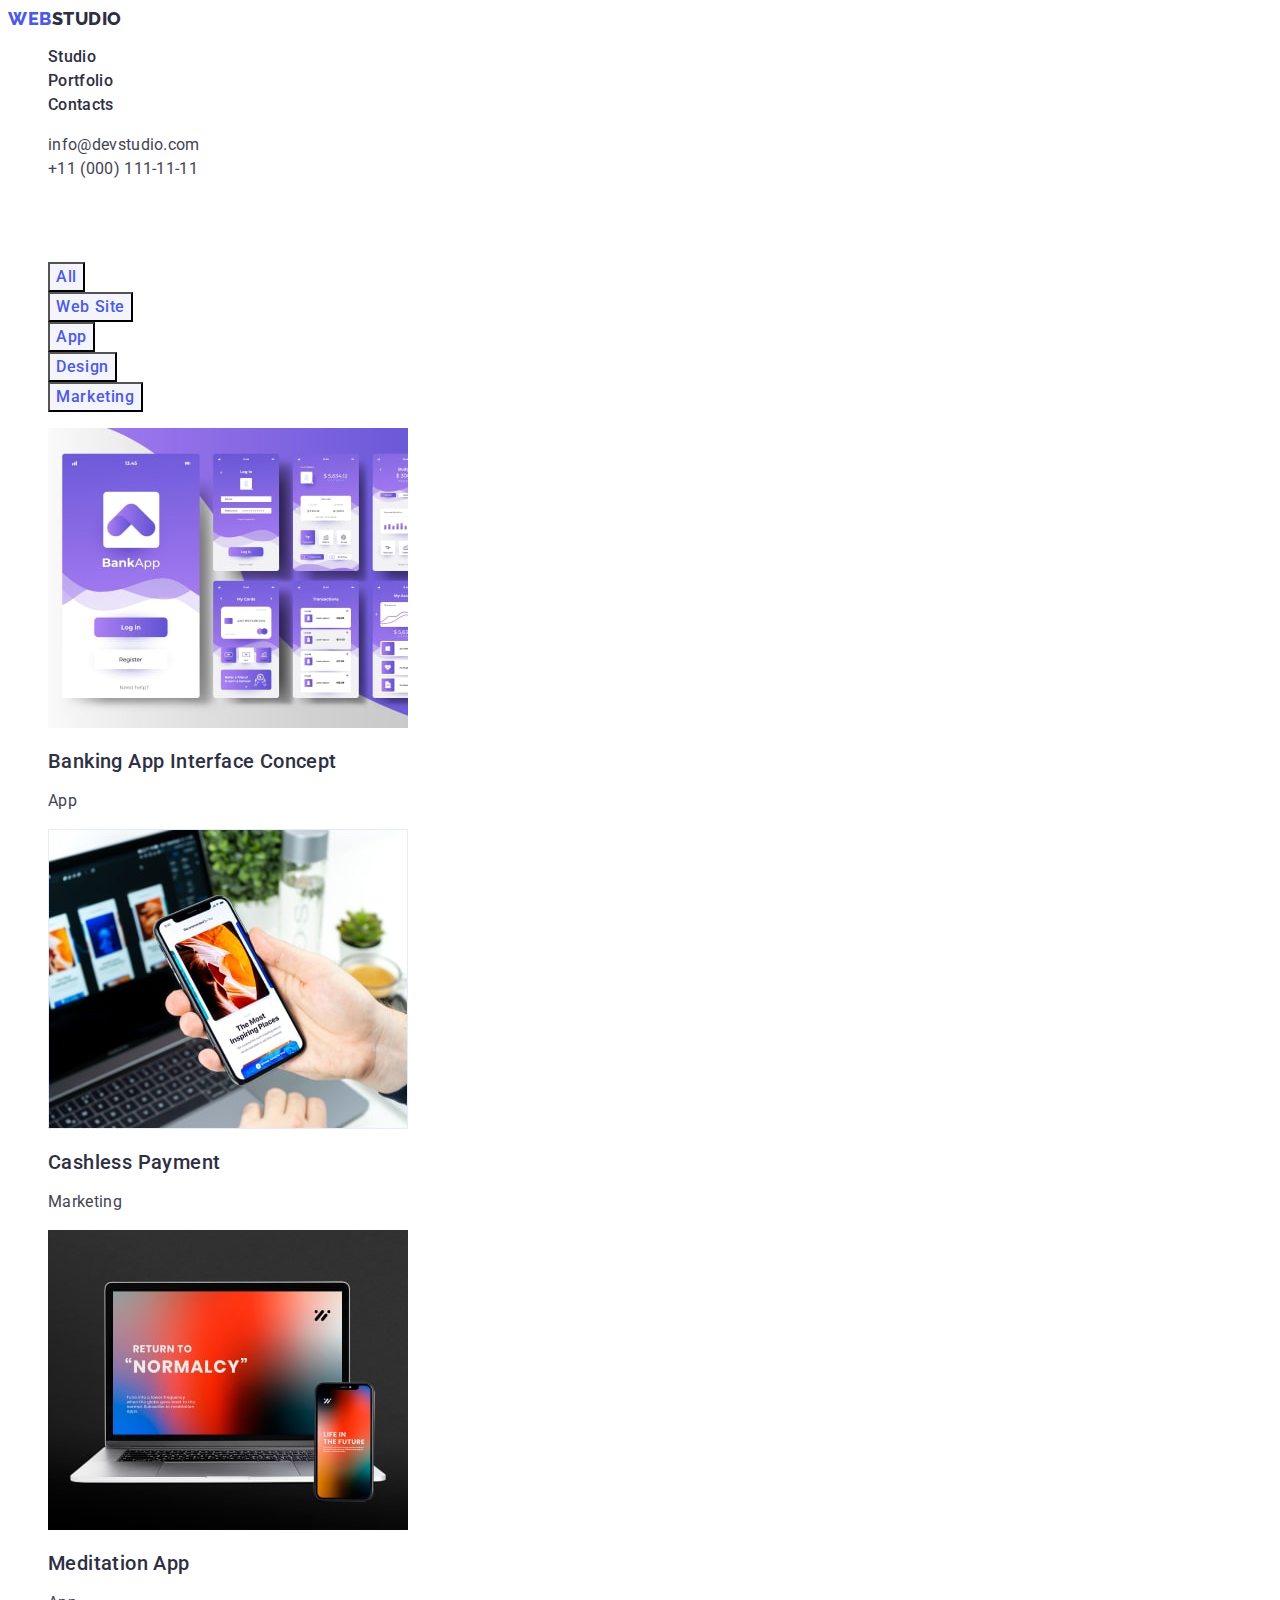
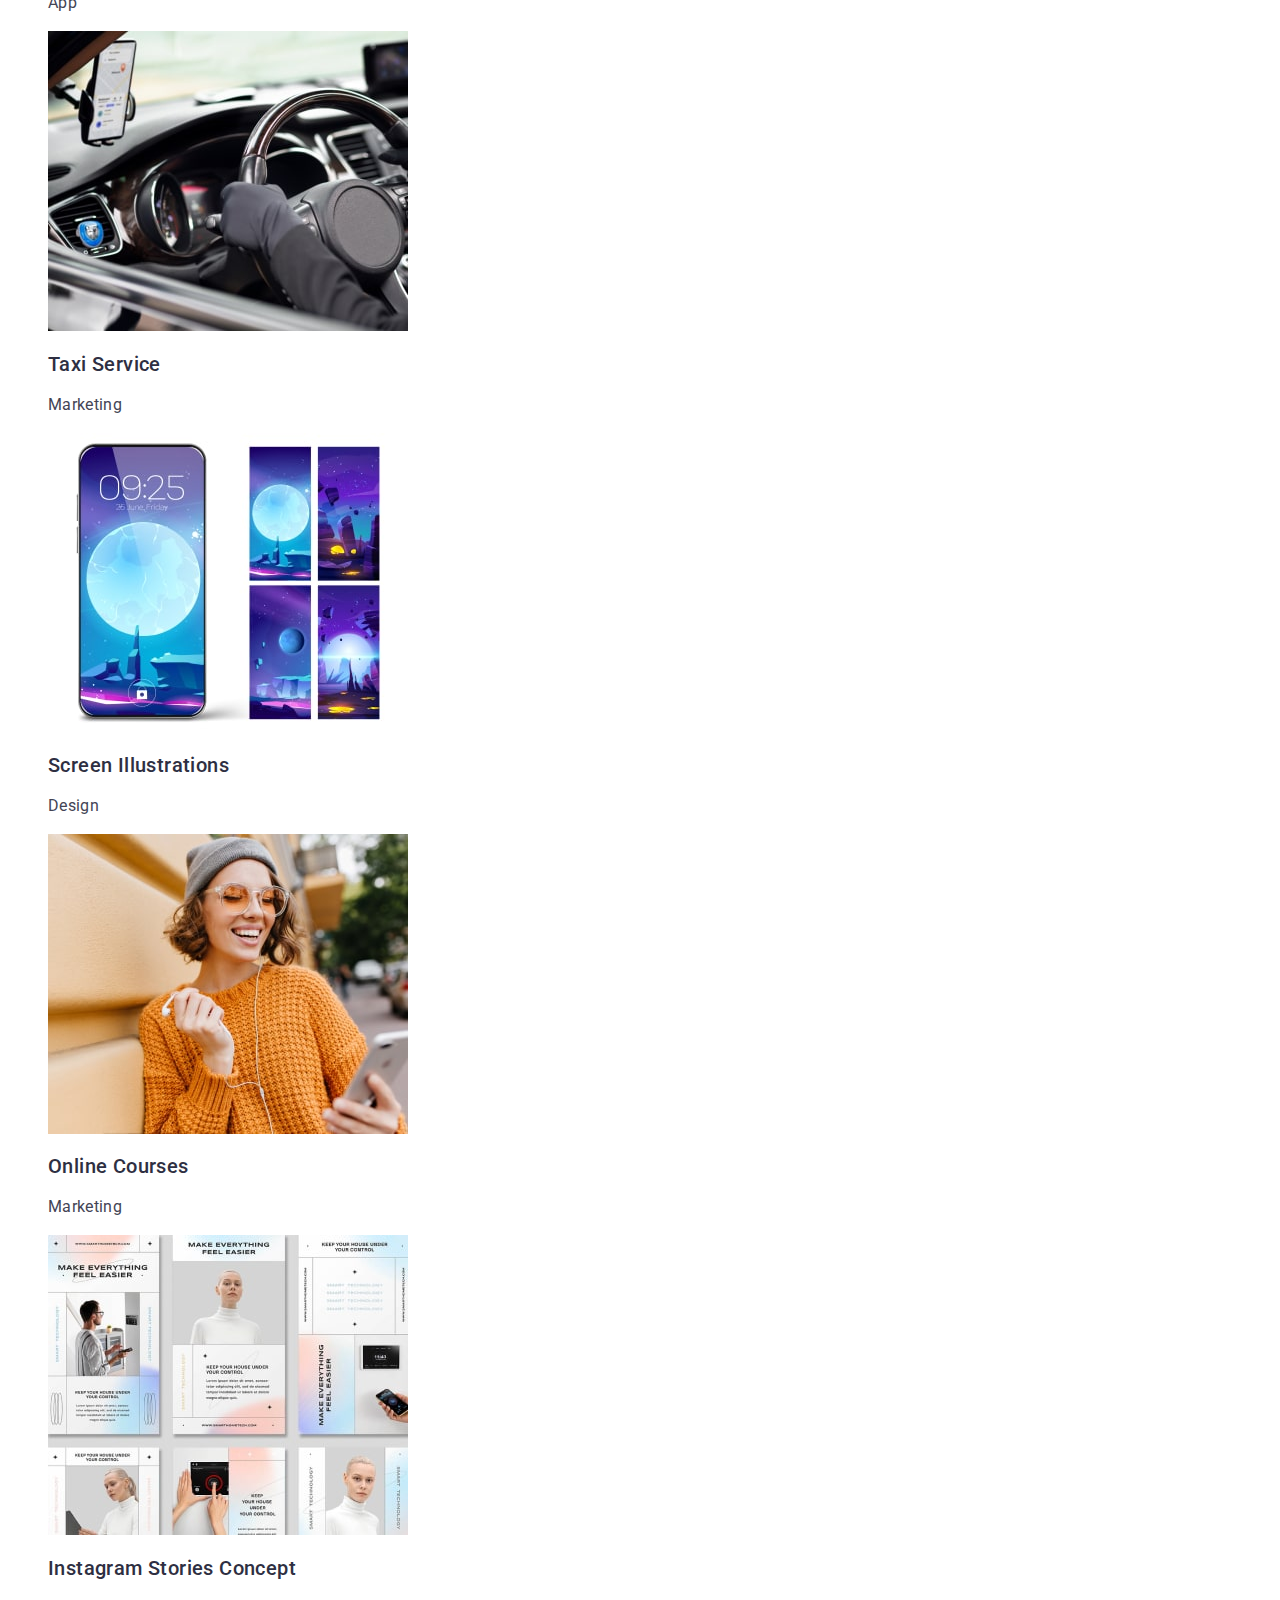
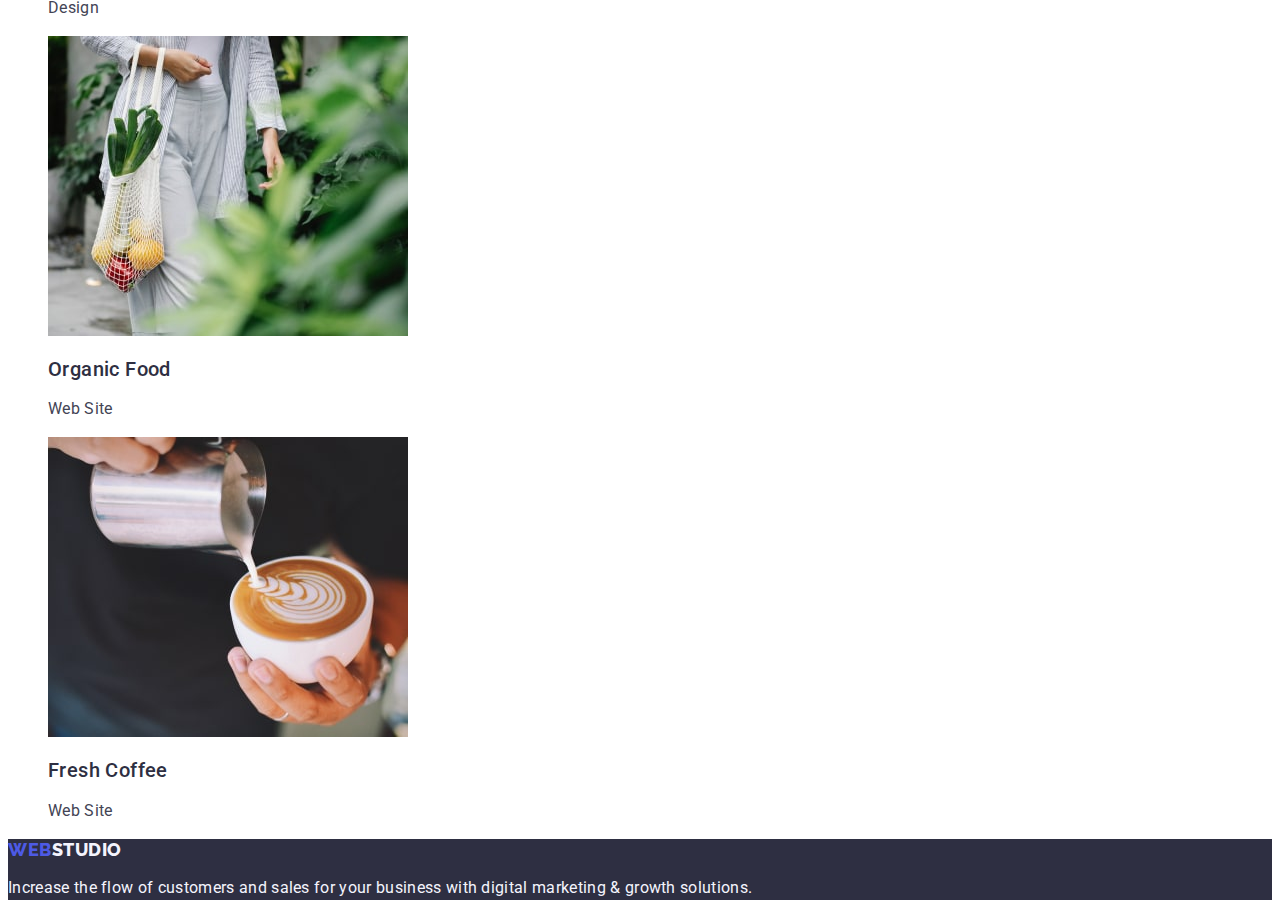
==== portfolio.html @ c5f1d63a "add hw-2" ====
<!DOCTYPE html>
<html lang="en">
  <head>
    <meta charset="UTF-8" />
    <meta name="viewport" content="width=device-width, initial-scale=1.0" />
    <title>Web Studio</title>
    <link rel="preconnect" href="https://fonts.googleapis.com" />
    <link rel="preconnect" href="https://fonts.gstatic.com" crossorigin />
    <link
      href="https://fonts.googleapis.com/css2?family=Raleway:wght@800&family=Roboto:wght@400;500;700;900&display=swap"
      rel="stylesheet"
    />
    <link rel="stylesheet" href="./css/styles.css" />
  </head>
  <body>
    <header class="header">
      <nav class="header-navigation">
        <a href="./index.html" class="header-logo link"
          >Web<span class="header-logo-accent link">Studio</span>
        </a>
        <ul class="header-menu list">
          <li class="header-list-item">
            <a class="header-list-link link" href="./index.html"> Studio</a>
          </li>
          <li class="header-list-item">
            <a class="header-list-link link" href="./portfolio.html">
              Portfolio</a
            >
          </li>
          <li class="header-list-item">
            <a class="header-list-link link" href=""> Contacts</a>
          </li>
        </ul>
      </nav>
      <address class="header-address">
        <ul class="header-address-list list">
          <li>
            <a class="heade-address-item link" href="mailto:info@devstudio.com">
              info@devstudio.com</a
            >
          </li>
          <li>
            <a class="heade-address-item link" href="tel:+110001111111">
              +11 (000) 111-11-11</a
            >
          </li>
        </ul>
      </address>
    </header>
    <main>
      <section>
        <h1 class="portfolio hide">Portfolio</h1>
        <ul class="btn list">
          <li>
            <button class="btn-list" type="button">All</button>
          </li>
          <li>
            <button class="btn-list" type="button">Web Site</button>
          </li>
          <li>
            <button class="btn-list" type="button">App</button>
          </li>
          <li>
            <button class="btn-list" type="button">Design</button>
          </li>
          <li>
            <button class="btn-list" type="button">Marketing</button>
          </li>
        </ul>
        <ul class="img-main list">
          <li>
            <a href="./index.html" class="img-nolink link"
              ><img
                src="./images/banking.jpg"
                alt="Banking App Interface
              Concept"
                width="360"
                height="300"
              />
              <h2 class="img-list">Banking App Interface Concept</h2>
              <p class="img-list-item">App</p>
            </a>
          </li>
          <li>
            <a href="./index.html" class="img-nolink link"
              ><img
                src="./images/cashless.jpg"
                alt="Cashless Payment"
                width="360"
                height="300"
              />
              <h2 class="img-list">Cashless Payment</h2>
              <p class="img-list-item">Marketing</p>
            </a>
          </li>
          <li>
            <a href="./index.html" class="img-nolink link"
              ><img
                src="./images/mediation.jpg"
                alt="Meditation App"
                width="360"
                height="300"
              />
              <h2 class="img-list">Meditation App</h2>
              <p class="img-list-item">App</p>
            </a>
          </li>
          <li>
            <a href="./index.html" class="img-nolink link"
              ><img
                src="./images/taxi.jpg"
                alt="Taxi Service"
                width="360"
                height="300"
              />
              <h2 class="img-list">Taxi Service</h2>
              <p class="img-list-item">Marketing</p>
            </a>
          </li>
          <li>
            <a href="./index.html" class="img-nolink link"
              ><img
                src="./images/screen.jpg"
                alt="Screen Illustrations"
                width="360"
                height="300"
              />
              <h2 class="img-list">Screen Illustrations</h2>
              <p class="img-list-item">Design</p>
            </a>
          </li>
          <li>
            <a href="./index.html" class="img-nolink link"
              ><img
                src="./images/online.jpg"
                alt="Online Courses"
                width="360"
                height="300"
              />
              <h2 class="img-list">Online Courses</h2>
              <p class="img-list-item">Marketing</p>
            </a>
          </li>
          <li>
            <a href="./index.html" class="img-nolink link"
              ><img
                src="./images/instagram.jpg"
                alt="Instagram Stories Concept"
                width="360"
                height="300"
              />
              <h2 class="img-list">Instagram Stories Concept</h2>
              <p class="img-list-item">Design</p>
            </a>
          </li>
          <li>
            <a href="./index.html" class="img-nolink link"
              ><img
                src="./images/organic.jpg"
                alt="Organic Food"
                width="360"
                height="300"
              />
              <h2 class="img-list">Organic Food</h2>
              <p class="img-list-item">Web Site</p>
            </a>
          </li>
          <li>
            <a href="./index.html" class="img-nolink link"
              ><img
                src="./images/coffee.jpg"
                alt="Fresh Coffee"
                width="360"
                height="300"
              />
              <h2 class="img-list">Fresh Coffee</h2>
              <p class="img-list-item">Web Site</p>
            </a>
          </li>
        </ul>
      </section>
    </main>
    <footer class="footer-back">
      <a class="footer link" href="./index.html"
        >WEB<span class="footer-logo-studio">Studio</span>
      </a>
      <p class="footer-text">
        Increase the flow of customers and sales for your business with digital
        marketing & growth solutions.
      </p>
    </footer>
  </body>
</html>
---- css/styles.css ----
body{
    font-family: "Roboto", sans-serif;
    color: #434455;
    background-color: #FFFFFF;
}

:root {
    --main-color: #434455;
    --main-background-color: #FFFFFF;
}

.link {
    text-decoration: none;
}

.list {
    list-style: none;
}

.hide {
    opacity: 0;
}

.header-menu {
}

.header-list-link {
    color: #2E2F42;
    /* Body Medium */
        font-size: 16px;
        font-family: Roboto;
        font-weight: 500;
        line-height: 1.5;
        letter-spacing: 0.02em;
}

.header-list-link:hover,
.header-list-link:focus {
color: #404bbf;
}

.header-address {
    font-style: normal;
}

.heade-address-item:hover,
.heade-address-item:focus {
    color: #404bbf;
    color: #404bbf;
}

.heade-address-item {
    color: #434455;
        font-size: 16px;
        font-family: Roboto;
        line-height: 1.5;
        letter-spacing: 0.02em;
}

.heade-address-item:hover,
.heade-address-item:focus {
    color: #404bbf;
}

.header-logo {
color: #4D5AE5;
    font-size: 18px;
    font-family: "Raleway", sans-serif;
    font-weight: 800;
    line-height: 1.17;
    letter-spacing: 0.03em;
    text-transform: uppercase;
}

.header-logo-accent {
color: var(--navyblue, #2E2F42);
    font-size: 18px;
    font-family: Raleway;
    font-weight: 800;
    line-height: 1.17;
    letter-spacing: 0.03em;
    text-transform: uppercase;
}
/**----EFFECTIVE----**/

.effect-back {
    background: var(--navyblue, #2E2F42);
}

.effect-headline {
    color: var(--white, #FFF);
        text-align: center;
        font-size: 56px;
        font-weight: 700;
        line-height: 1.07;
        letter-spacing: 0.02em;
}

.effect-btn {
    color: var(--white, #FFF);
        font-size: 16px;
        font-family: "Roboto",sans-serif;
        font-weight: 500;
        line-height: 1.50;
        letter-spacing: 0.04em;
            background: var(--iris, #4D5AE5);
cursor: pointer;
        }

.effect-btn:hover,
.effect-btn:focus {
    background-color: #404BBF;
}

/**---MAIN---**/

.main-headline {
}

.main-list {}

.main-list-item {
    color: var(--navyblue, #2E2F42);
        font-size: 20px;
        font-weight: 500;
        line-height: 1.2;
        letter-spacing: 0.02em;
}

.main-list-dscr {
    color: var(--slate, #434455);
        font-size: 16px;
        font-family: Roboto;
        line-height: 1.5;
        letter-spacing: 0.02em;
}

/**---WHAT---**/

.what-headline {
    color: var(--navyblue, #2E2F42);
        text-align: center;
        font-size: 36px;
        font-family: Roboto;
        font-weight: 700;
        line-height: 1.11;
        letter-spacing: 0.02em;
        text-transform: capitalize;
}

.what-list list{}

/**---Team---**/

.team {
    background-color: #F4F4FD;
}

.team-headline {
    color: var(--navyblue, #2E2F42);
        text-align: center;
        font-size: 36px;
        font-family: Roboto;
        font-weight: 700;
        line-height: 1.11;
        letter-spacing: 0.02em;
        text-transform: capitalize;
}

.team-list {
    background-color: #FFFFFF;
}

.team-list-color {
    background-color: #FFFFFF;
}
.team-names {
    color: var(--navyblue, #2E2F42);
        text-align: center;
        font-size: 20px;
        font-family: Roboto;
        font-weight: 500;
        line-height: 1.2;
        letter-spacing: 0.02em;
}

.team-item {
    color: var(--slate, #434455);
        text-align: center;
        font-size: 16px;
        font-family: Roboto;
        line-height: 1.5;
        letter-spacing: 0.02em;
}

/**---Footer---**/

.footer-back {
    background: var(--navyblue, #2E2F42);
}

.footer {
    font-family: "Raleway", sans-serif;
    color: #4d5ae5;
    font-size: 18px;
        font-weight: 800;
        line-height: 1.17;
        letter-spacing: 0.03em;
        text-transform: uppercase;
}

.footer-logo-studio {
    color: #f4f4fd;
        font-size: 18px;
        font-family: Raleway;
        font-weight: 800;
        line-height: 1.17;
        letter-spacing: 0.03em;
        text-transform: uppercase;
}

.footer-text{
color:#F4F4FD;
font-size: 16px;
font-family: Roboto;
line-height: 1.5;
letter-spacing: 0.02em;
}

/**---------------PAGE 2------------------**/

/**-----------Section 1-----------**/

.portfolio {}

.btn-list:hover,
.btn-list:focus {
    color: #FFFFFF;
    background-color: #404BBF;
}

.btn {}

.btn-list {
    color: #FFF;
        text-align: center;
        font-size: 16px;
        font-family: "Roboto", sans-serif;
        font-weight: 500;
        line-height: 1.5;
        letter-spacing: 0.04em;
        color: #4d5ae5;
    background-color: #F4F4FD;
    cursor: pointer;
}

.img-nolink {}

.img-main {}

.img-list {
    color: #2E2F42;
font-size: 20px;
font-weight: 500;
line-height: 1.2;
letter-spacing: 0.02em;
}

.img-list-item {
    color: #434455;
font-size: 16px;
line-height: 1.5;
letter-spacing: 0.02em;
}
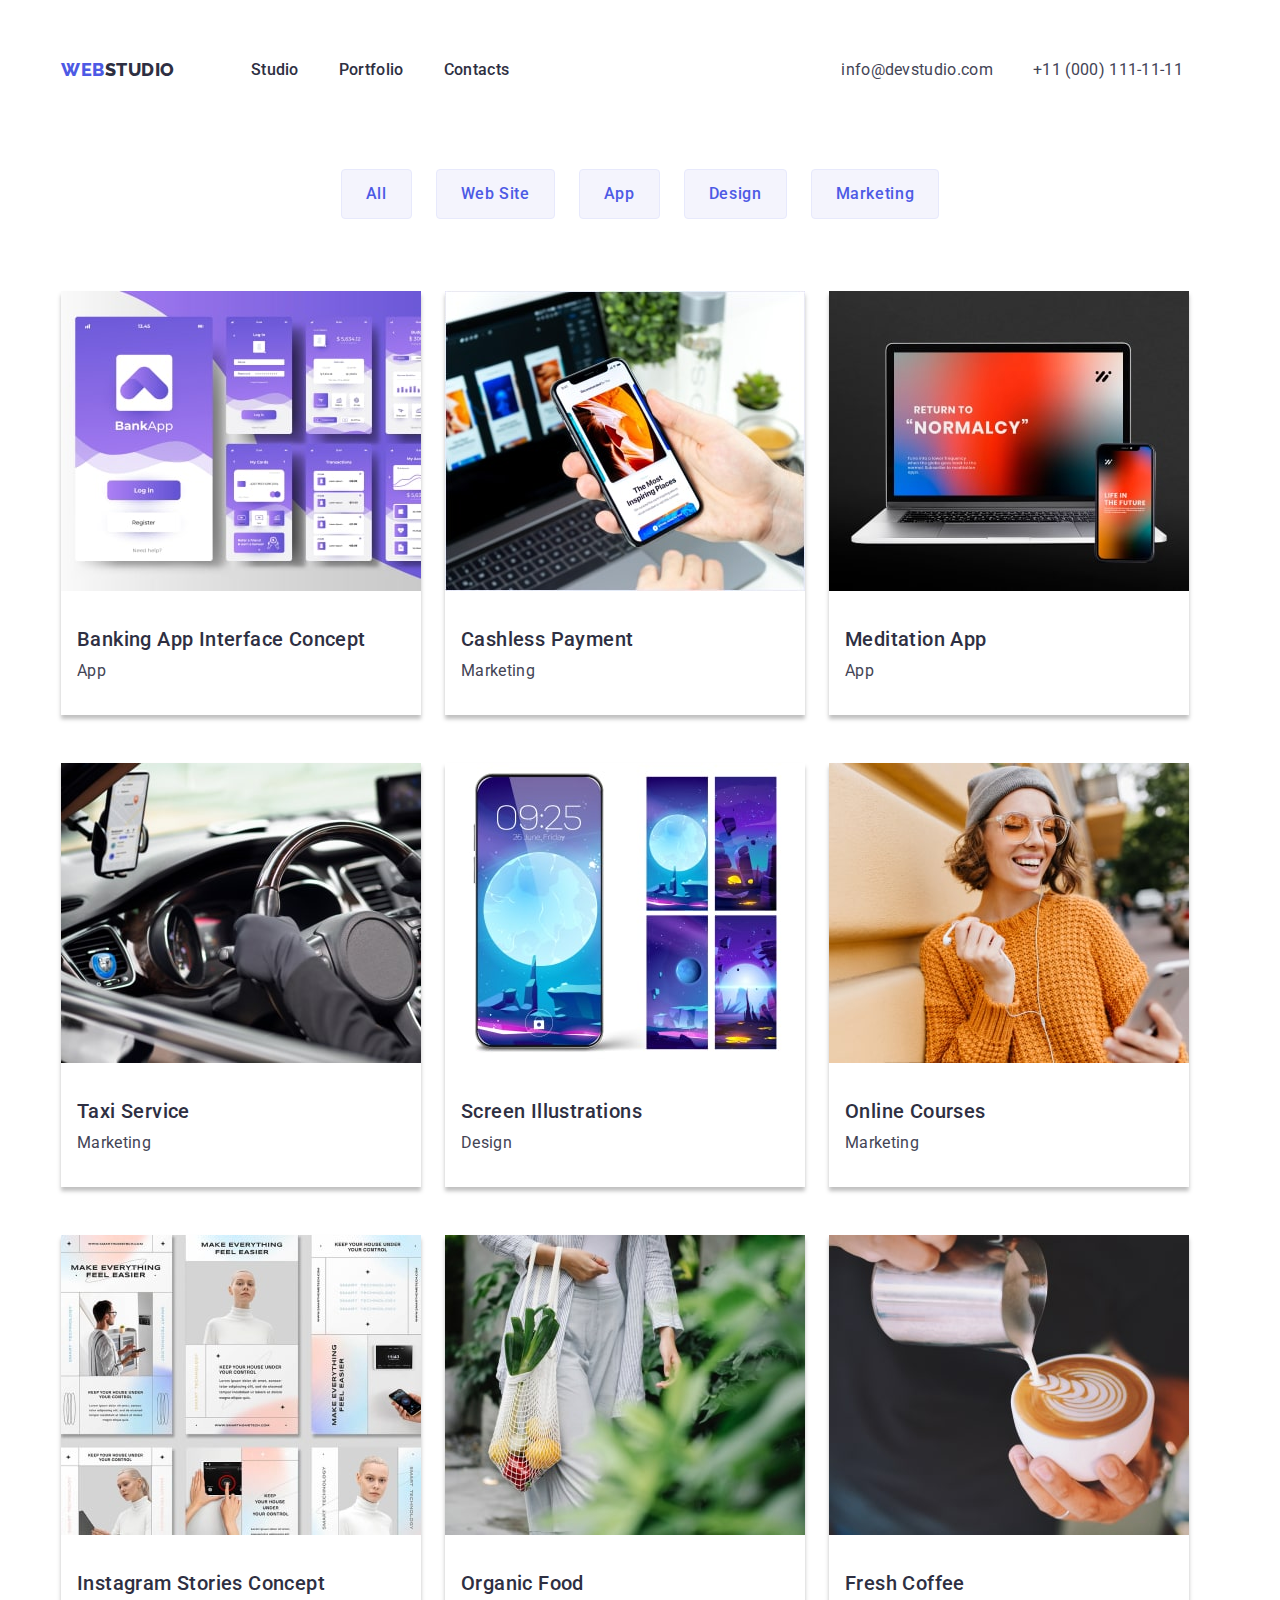
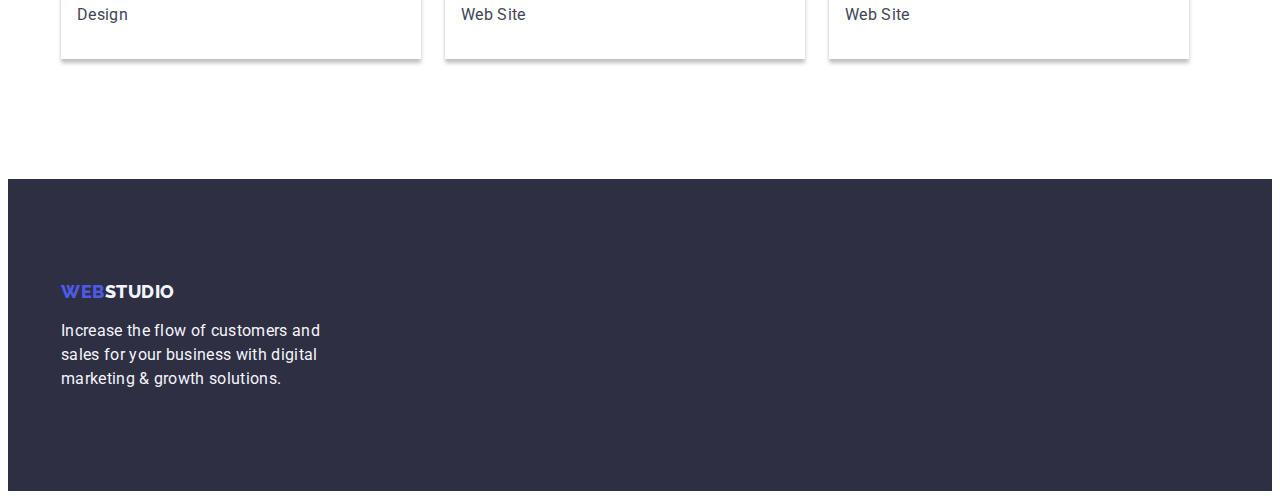
==== commit f555dabb: "add p2" ====
--- a/portfolio.html
+++ b/portfolio.html
@@ -10,184 +10,202 @@
       href="https://fonts.googleapis.com/css2?family=Raleway:wght@800&family=Roboto:wght@400;500;700;900&display=swap"
       rel="stylesheet"
     />
+    <link
+      rel="stylesheet"
+      href="https://cdnjs.cloudflare.com/ajax/libs/modern-normalize/2.0.0/modern-normalize.min.css"
+      integrity="sha512-4xo8blKMVCiXpTaLzQSLSw3KFOVPWhm/TRtuPVc4WG6kUgjH6J03IBuG7JZPkcWMxJ5huwaBpOpnwYElP/m6wg=="
+      crossorigin="anonymous"
+      referrerpolicy="no-referrer"
+    />
     <link rel="stylesheet" href="./css/styles.css" />
   </head>
   <body>
     <header class="header">
-      <nav class="header-navigation">
-        <a href="./index.html" class="header-logo link"
-          >Web<span class="header-logo-accent link">Studio</span>
-        </a>
-        <ul class="header-menu list">
-          <li class="header-list-item">
-            <a class="header-list-link link" href="./index.html"> Studio</a>
-          </li>
-          <li class="header-list-item">
-            <a class="header-list-link link" href="./portfolio.html">
-              Portfolio</a
-            >
-          </li>
-          <li class="header-list-item">
-            <a class="header-list-link link" href=""> Contacts</a>
-          </li>
-        </ul>
-      </nav>
-      <address class="header-address">
-        <ul class="header-address-list list">
-          <li>
-            <a class="heade-address-item link" href="mailto:info@devstudio.com">
-              info@devstudio.com</a
-            >
-          </li>
-          <li>
-            <a class="heade-address-item link" href="tel:+110001111111">
-              +11 (000) 111-11-11</a
-            >
-          </li>
-        </ul>
-      </address>
+      <div class="container container-header">
+        <nav class="header-navigation">
+          <a href="./index.html" class="header-logo link"
+            >Web<span class="header-logo-accent link">Studio</span>
+          </a>
+          <ul class="header-menu list">
+            <li class="header-list-item">
+              <a class="header-list-link link" href="./index.html"> Studio</a>
+            </li>
+            <li class="header-list-item">
+              <a class="header-list-link link" href="./portfolio.html">
+                Portfolio</a
+              >
+            </li>
+            <li class="header-list-item container-header">
+              <a class="header-list-link link" href=""> Contacts</a>
+            </li>
+          </ul>
+        </nav>
+        <address class="header-address">
+          <ul class="header-address-list list">
+            <li>
+              <a
+                class="heade-address-item link"
+                href="mailto:info@devstudio.com"
+              >
+                info@devstudio.com</a
+              >
+            </li>
+            <li>
+              <a class="heade-address-item link" href="tel:+110001111111">
+                +11 (000) 111-11-11</a
+              >
+            </li>
+          </ul>
+        </address>
+      </div>
     </header>
     <main>
       <section>
-        <h1 class="portfolio hide">Portfolio</h1>
-        <ul class="btn list">
-          <li>
-            <button class="btn-list" type="button">All</button>
-          </li>
-          <li>
-            <button class="btn-list" type="button">Web Site</button>
-          </li>
-          <li>
-            <button class="btn-list" type="button">App</button>
-          </li>
-          <li>
-            <button class="btn-list" type="button">Design</button>
-          </li>
-          <li>
-            <button class="btn-list" type="button">Marketing</button>
-          </li>
-        </ul>
-        <ul class="img-main list">
-          <li>
-            <a href="./index.html" class="img-nolink link"
-              ><img
-                src="./images/banking.jpg"
-                alt="Banking App Interface
+        <div class="container">
+          <h1 class="portfolio hide">Portfolio</h1>
+          <ul class="btn list">
+            <li>
+              <button class="btn-list" type="button">All</button>
+            </li>
+            <li>
+              <button class="btn-list" type="button">Web Site</button>
+            </li>
+            <li>
+              <button class="btn-list" type="button">App</button>
+            </li>
+            <li>
+              <button class="btn-list" type="button">Design</button>
+            </li>
+            <li>
+              <button class="btn-list" type="button">Marketing</button>
+            </li>
+          </ul>
+          <ul class="img-main list">
+            <li class="img-style">
+              <a href="./index.html" class="img-nolink link"
+                ><img
+                  src="./images/banking.jpg"
+                  alt="Banking App Interface
               Concept"
-                width="360"
-                height="300"
-              />
-              <h2 class="img-list">Banking App Interface Concept</h2>
-              <p class="img-list-item">App</p>
-            </a>
-          </li>
-          <li>
-            <a href="./index.html" class="img-nolink link"
-              ><img
-                src="./images/cashless.jpg"
-                alt="Cashless Payment"
-                width="360"
-                height="300"
-              />
-              <h2 class="img-list">Cashless Payment</h2>
-              <p class="img-list-item">Marketing</p>
-            </a>
-          </li>
-          <li>
-            <a href="./index.html" class="img-nolink link"
-              ><img
-                src="./images/mediation.jpg"
-                alt="Meditation App"
-                width="360"
-                height="300"
-              />
-              <h2 class="img-list">Meditation App</h2>
-              <p class="img-list-item">App</p>
-            </a>
-          </li>
-          <li>
-            <a href="./index.html" class="img-nolink link"
-              ><img
-                src="./images/taxi.jpg"
-                alt="Taxi Service"
-                width="360"
-                height="300"
-              />
-              <h2 class="img-list">Taxi Service</h2>
-              <p class="img-list-item">Marketing</p>
-            </a>
-          </li>
-          <li>
-            <a href="./index.html" class="img-nolink link"
-              ><img
-                src="./images/screen.jpg"
-                alt="Screen Illustrations"
-                width="360"
-                height="300"
-              />
-              <h2 class="img-list">Screen Illustrations</h2>
-              <p class="img-list-item">Design</p>
-            </a>
-          </li>
-          <li>
-            <a href="./index.html" class="img-nolink link"
-              ><img
-                src="./images/online.jpg"
-                alt="Online Courses"
-                width="360"
-                height="300"
-              />
-              <h2 class="img-list">Online Courses</h2>
-              <p class="img-list-item">Marketing</p>
-            </a>
-          </li>
-          <li>
-            <a href="./index.html" class="img-nolink link"
-              ><img
-                src="./images/instagram.jpg"
-                alt="Instagram Stories Concept"
-                width="360"
-                height="300"
-              />
-              <h2 class="img-list">Instagram Stories Concept</h2>
-              <p class="img-list-item">Design</p>
-            </a>
-          </li>
-          <li>
-            <a href="./index.html" class="img-nolink link"
-              ><img
-                src="./images/organic.jpg"
-                alt="Organic Food"
-                width="360"
-                height="300"
-              />
-              <h2 class="img-list">Organic Food</h2>
-              <p class="img-list-item">Web Site</p>
-            </a>
-          </li>
-          <li>
-            <a href="./index.html" class="img-nolink link"
-              ><img
-                src="./images/coffee.jpg"
-                alt="Fresh Coffee"
-                width="360"
-                height="300"
-              />
-              <h2 class="img-list">Fresh Coffee</h2>
-              <p class="img-list-item">Web Site</p>
-            </a>
-          </li>
-        </ul>
+                  width="360"
+                  height="300"
+                />
+                <h2 class="img-list">Banking App Interface Concept</h2>
+                <p class="img-list-item">App</p>
+              </a>
+            </li>
+            <li class="img-style">
+              <a href="./index.html" class="img-nolink link"
+                ><img
+                  src="./images/cashless.jpg"
+                  alt="Cashless Payment"
+                  width="360"
+                  height="300"
+                />
+                <h2 class="img-list">Cashless Payment</h2>
+                <p class="img-list-item">Marketing</p>
+              </a>
+            </li>
+            <li class="img-style">
+              <a href="./index.html" class="img-nolink link"
+                ><img
+                  src="./images/mediation.jpg"
+                  alt="Meditation App"
+                  width="360"
+                  height="300"
+                />
+                <h2 class="img-list">Meditation App</h2>
+                <p class="img-list-item">App</p>
+              </a>
+            </li>
+            <li class="img-style">
+              <a href="./index.html" class="img-nolink link"
+                ><img
+                  src="./images/taxi.jpg"
+                  alt="Taxi Service"
+                  width="360"
+                  height="300"
+                />
+                <h2 class="img-list">Taxi Service</h2>
+                <p class="img-list-item">Marketing</p>
+              </a>
+            </li>
+            <li class="img-style">
+              <a href="./index.html" class="img-nolink link"
+                ><img
+                  src="./images/screen.jpg"
+                  alt="Screen Illustrations"
+                  width="360"
+                  height="300"
+                />
+                <h2 class="img-list">Screen Illustrations</h2>
+                <p class="img-list-item">Design</p>
+              </a>
+            </li>
+            <li class="img-style">
+              <a href="./index.html" class="img-nolink link"
+                ><img
+                  src="./images/online.jpg"
+                  alt="Online Courses"
+                  width="360"
+                  height="300"
+                />
+                <h2 class="img-list">Online Courses</h2>
+                <p class="img-list-item">Marketing</p>
+              </a>
+            </li>
+            <li class="img-style">
+              <a href="./index.html" class="img-nolink link"
+                ><img
+                  src="./images/instagram.jpg"
+                  alt="Instagram Stories Concept"
+                  width="360"
+                  height="300"
+                />
+                <h2 class="img-list">Instagram Stories Concept</h2>
+                <p class="img-list-item">Design</p>
+              </a>
+            </li>
+            <li class="img-style">
+              <a href="./index.html" class="img-nolink link"
+                ><img
+                  src="./images/organic.jpg"
+                  alt="Organic Food"
+                  width="360"
+                  height="300"
+                />
+                <h2 class="img-list">Organic Food</h2>
+                <p class="img-list-item">Web Site</p>
+              </a>
+            </li>
+            <li class="img-style">
+              <a href="./index.html" class="img-nolink link"
+                ><img
+                  src="./images/coffee.jpg"
+                  alt="Fresh Coffee"
+                  width="360"
+                  height="300"
+                />
+                <h2 class="img-list">Fresh Coffee</h2>
+                <p class="img-list-item">Web Site</p>
+              </a>
+            </li>
+          </ul>
+        </div>
       </section>
     </main>
     <footer class="footer-back">
-      <a class="footer link" href="./index.html"
-        >WEB<span class="footer-logo-studio">Studio</span>
-      </a>
-      <p class="footer-text">
-        Increase the flow of customers and sales for your business with digital
-        marketing & growth solutions.
-      </p>
+      <div class="container">
+        <div class="footer-allign">
+          <a class="footer link" href="./index.html"
+            >WEB<span class="footer-logo-studio">Studio</span>
+          </a>
+        </div>
+        <p class="footer-text">
+          Increase the flow of customers and sales for your business with
+          digital marketing & growth solutions.
+        </p>
+      </div>
     </footer>
   </body>
 </html>
--- a/css/styles.css
+++ b/css/styles.css
@@ -4,10 +4,27 @@
     background-color: #FFFFFF;
 }
 
+.container{
+    width: 100%;
+    max-width: 1158px;
+    padding: 0 15px;
+    margin: 0 auto;
+}
+
 :root {
     --main-color: #434455;
     --main-background-color: #FFFFFF;
 }
+p, h1, h2, h3, h4, h5, h6 {
+    margin-top: 0;
+    margin-bottom: 0;
+}
+
+ul {
+    margin-top: 0;
+        margin-bottom: 0;
+        padding-left: 0;
+}
 
 .link {
     text-decoration: none;
@@ -21,7 +38,29 @@
     opacity: 0;
 }
 
+/**----HEADER----**/
+
+.header {
+    padding-top: 25.5px;
+    padding-bottom: 25.5px;
+}
+
+.container-header {
+ display: flex;
+ align-items: center;
+}
+
+.header-navigation{
+display: flex;
+}
+
 .header-menu {
+    display: flex;
+    margin-left: 76px;
+    margin-top: 24px;
+    margin-bottom: 24px;
+    align-items: center;
+    gap: 40px;
 }
 
 .header-list-link {
@@ -34,6 +73,9 @@
         letter-spacing: 0.02em;
 }
 
+.header-list-item{
+}
+
 .header-list-link:hover,
 .header-list-link:focus {
 color: #404bbf;
@@ -41,6 +83,15 @@
 
 .header-address {
     font-style: normal;
+    display: flex;
+    margin-left: 332px;
+    margin-top: 24px;
+    margin-bottom: 24px;
+}
+
+.header-address-list {
+    display: flex;
+    gap: 40px;
 }
 
 .heade-address-item:hover,
@@ -70,6 +121,8 @@
     line-height: 1.17;
     letter-spacing: 0.03em;
     text-transform: uppercase;
+    margin-top: 25.5px;
+        margin-bottom: 25.5px;
 }
 
 .header-logo-accent {
@@ -83,6 +136,9 @@
 }
 /**----EFFECTIVE----**/
 
+.container-effect {
+}
+
 .effect-back {
     background: var(--navyblue, #2E2F42);
 }
@@ -94,6 +150,13 @@
         font-weight: 700;
         line-height: 1.07;
         letter-spacing: 0.02em;
+        max-width: 496px;
+        margin-bottom: 48px;
+}
+
+.effect-container {
+padding: 260px 316px 316px 292px;
+margin: 0 auto;
 }
 
 .effect-btn {
@@ -103,8 +166,12 @@
         font-weight: 500;
         line-height: 1.50;
         letter-spacing: 0.04em;
-            background: var(--iris, #4D5AE5);
-cursor: pointer;
+        background: var(--iris, #4D5AE5);
+        cursor: pointer;
+        border-radius: 4px;
+    padding: 16px 32px 16px 32px;
+    align-items: center;
+    margin-left: 168px;
         }
 
 .effect-btn:hover,
@@ -117,7 +184,15 @@
 .main-headline {
 }
 
-.main-list {}
+.main-container {
+    margin-top: 120px;
+    margin-bottom: 120px;
+}
+
+.main-list {
+    display: flex;
+    gap: 24px;
+}
 
 .main-list-item {
     color: var(--navyblue, #2E2F42);
@@ -146,9 +221,14 @@
         line-height: 1.11;
         letter-spacing: 0.02em;
         text-transform: capitalize;
-}
-
-.what-list list{}
+        margin-bottom: 72px;
+}
+
+.what-list{
+    display: flex;
+    margin-bottom: 120px;
+    gap: 24px;
+}
 
 /**---Team---**/
 
@@ -165,15 +245,26 @@
         line-height: 1.11;
         letter-spacing: 0.02em;
         text-transform: capitalize;
+        padding-top: 120px;
+        margin-bottom: 72px;
 }
 
 .team-list {
     background-color: #FFFFFF;
+    display: flex;
+    gap: 24px;
+    padding-bottom: 120px;
+    background-color: #F4F4FD;
 }
 
 .team-list-color {
-    background-color: #FFFFFF;
-}
+    width: calc((100%-48px) / 3);
+    background-color: #FFFFFF;   
+            border-radius: 0px 0px 4px 4px;
+            background: var(--white, #FFF);
+            box-shadow: 0px 2px 1px 0px rgba(46, 47, 66, 0.08), 0px 1px 1px 0px rgba(46, 47, 66, 0.16), 0px 1px 6px 0px rgba(46, 47, 66, 0.08);
+}
+
 .team-names {
     color: var(--navyblue, #2E2F42);
         text-align: center;
@@ -182,6 +273,8 @@
         font-weight: 500;
         line-height: 1.2;
         letter-spacing: 0.02em;
+        padding-top: 32px;
+        padding-bottom: 8px;
 }
 
 .team-item {
@@ -191,6 +284,7 @@
         font-family: Roboto;
         line-height: 1.5;
         letter-spacing: 0.02em;
+        padding-bottom: 32px;
 }
 
 /**---Footer---**/
@@ -207,6 +301,11 @@
         line-height: 1.17;
         letter-spacing: 0.03em;
         text-transform: uppercase;
+        
+}
+
+.footer-allign {
+        padding-top: 101.5px;
 }
 
 .footer-logo-studio {
@@ -225,6 +324,9 @@
 font-family: Roboto;
 line-height: 1.5;
 letter-spacing: 0.02em;
+max-width: 264px;
+padding-top: 17.5px;
+padding-bottom: 100px;
 }
 
 /**---------------PAGE 2------------------**/
@@ -239,7 +341,13 @@
     background-color: #404BBF;
 }
 
-.btn {}
+.btn {
+display: flex;
+    justify-content: center;
+    align-items: center;
+    padding-bottom: 72px;
+    gap: 24px;
+}
 
 .btn-list {
     color: #FFF;
@@ -252,11 +360,27 @@
         color: #4d5ae5;
     background-color: #F4F4FD;
     cursor: pointer;
+    padding: 12px 24px 12px 24px;
+    border-radius: 4px;
+        border: 1px solid var(--cornflower, #E7E9FC);
+        background: var(--cloud, #F4F4FD);
 }
 
 .img-nolink {}
 
-.img-main {}
+.img-main {
+    display: flex;
+    flex-wrap: wrap;
+    gap: 48px 24px;
+    padding-bottom: 120px;
+}
+
+.img-style {
+    width: calc((100%-192px) / 9)
+    border: 1px solid var(--cornflower, #E7E9FC);
+        background: var(--white, #FFF);
+        box-shadow: 0px 4px 4px 0px rgba(0, 0, 0, 0.25);
+}
 
 .img-list {
     color: #2E2F42;
@@ -264,6 +388,9 @@
 font-weight: 500;
 line-height: 1.2;
 letter-spacing: 0.02em;
+padding-top: 32px;
+padding-bottom: 8px;
+padding-left: 16px;
 }
 
 .img-list-item {
@@ -271,5 +398,7 @@
 font-size: 16px;
 line-height: 1.5;
 letter-spacing: 0.02em;
-}
-
+padding-bottom: 32px;
+padding-left: 16px;
+}
+
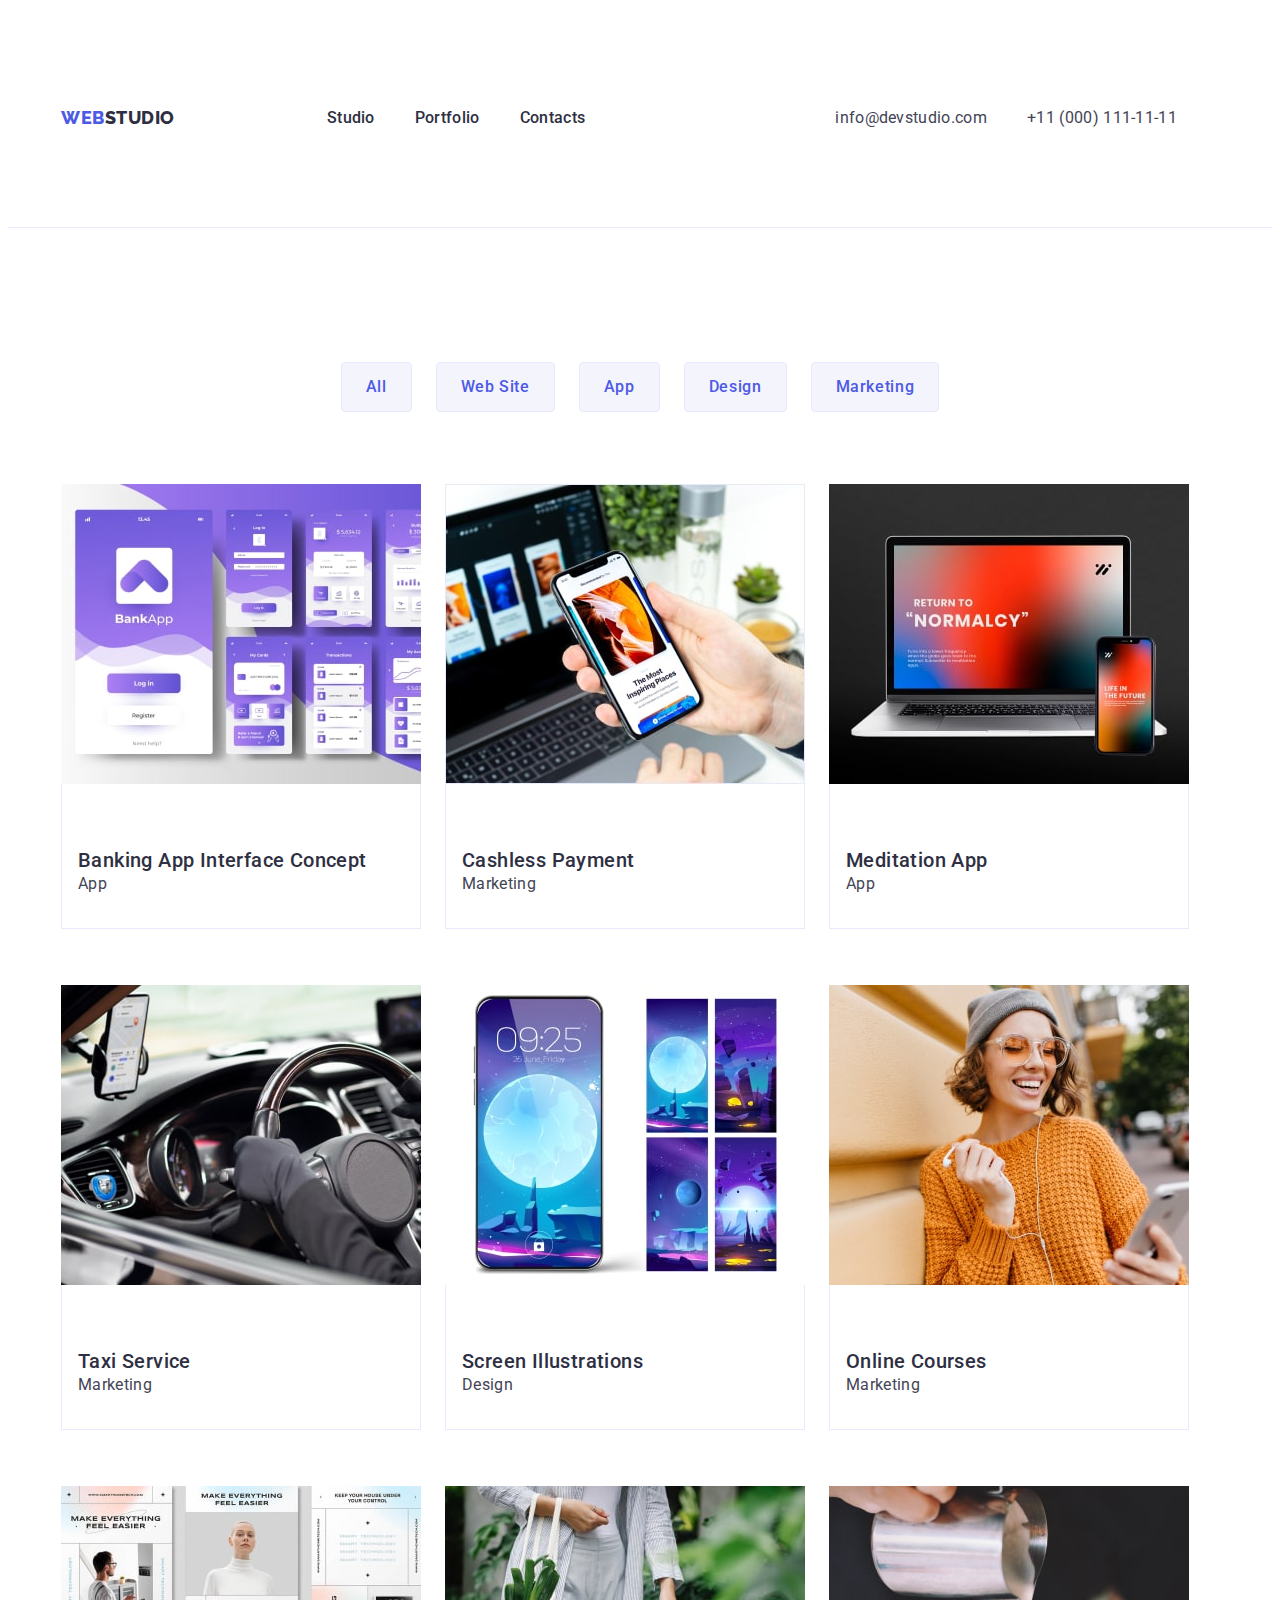
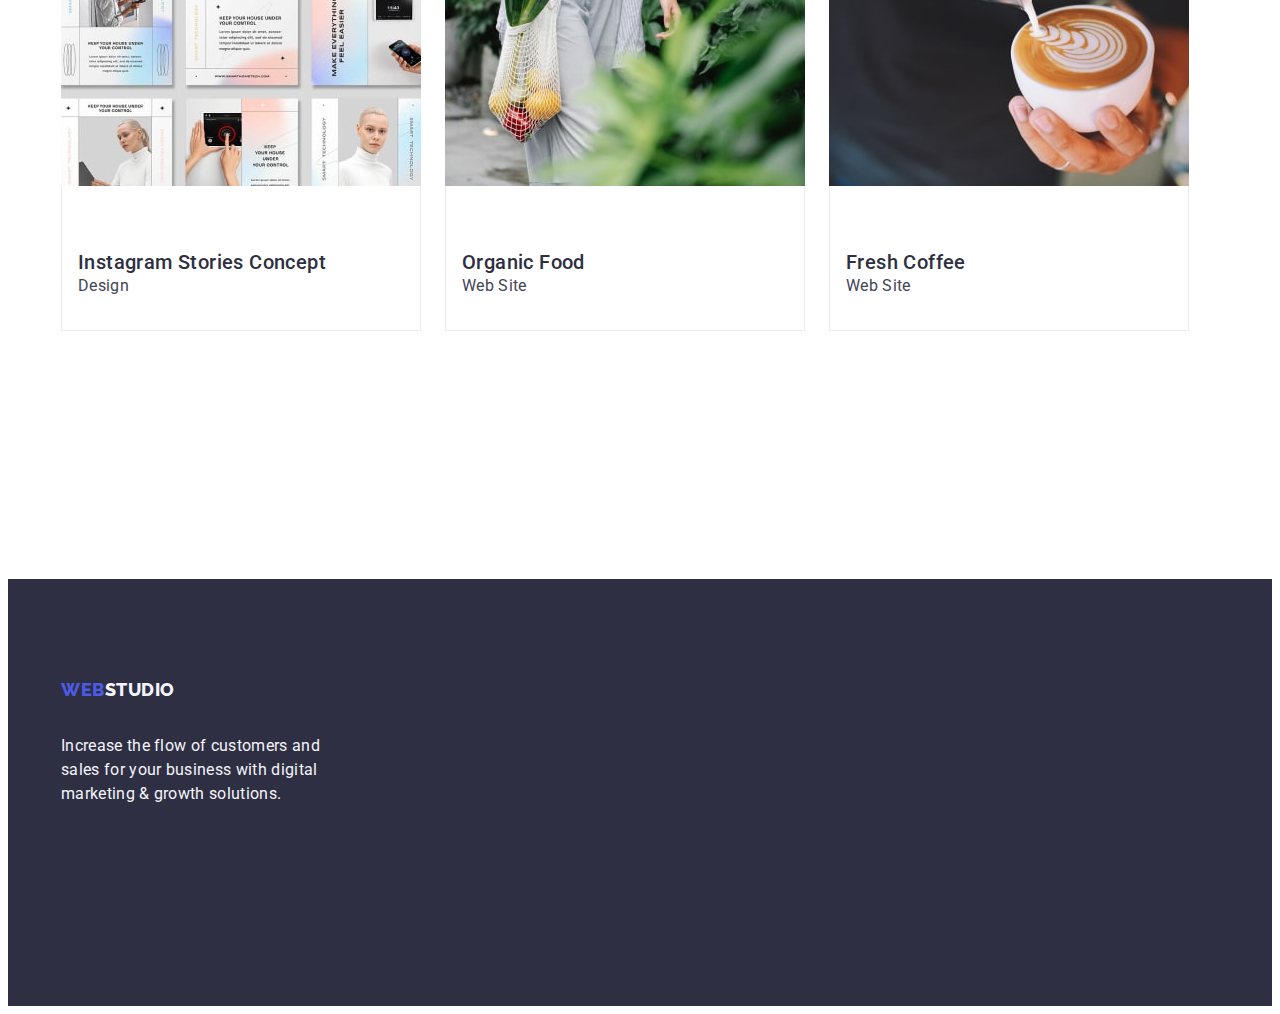
==== commit 88b607bc: "correct pg1+2" ====
--- a/portfolio.html
+++ b/portfolio.html
@@ -61,7 +61,7 @@
     </header>
     <main>
       <section>
-        <div class="container">
+        <div class="container portfolio-header">
           <h1 class="portfolio hide">Portfolio</h1>
           <ul class="btn list">
             <li>
@@ -90,8 +90,10 @@
                   width="360"
                   height="300"
                 />
-                <h2 class="img-list">Banking App Interface Concept</h2>
-                <p class="img-list-item">App</p>
+                <div class="img-list-text">
+                  <h2 class="img-list">Banking App Interface Concept</h2>
+                  <p class="img-list-item">App</p>
+                </div>
               </a>
             </li>
             <li class="img-style">
@@ -102,8 +104,10 @@
                   width="360"
                   height="300"
                 />
-                <h2 class="img-list">Cashless Payment</h2>
-                <p class="img-list-item">Marketing</p>
+                <div class="img-list-text">
+                  <h2 class="img-list">Cashless Payment</h2>
+                  <p class="img-list-item">Marketing</p>
+                </div>
               </a>
             </li>
             <li class="img-style">
@@ -114,8 +118,10 @@
                   width="360"
                   height="300"
                 />
-                <h2 class="img-list">Meditation App</h2>
-                <p class="img-list-item">App</p>
+                <div class="img-list-text">
+                  <h2 class="img-list">Meditation App</h2>
+                  <p class="img-list-item">App</p>
+                </div>
               </a>
             </li>
             <li class="img-style">
@@ -126,8 +132,10 @@
                   width="360"
                   height="300"
                 />
-                <h2 class="img-list">Taxi Service</h2>
-                <p class="img-list-item">Marketing</p>
+                <div class="img-list-text">
+                  <h2 class="img-list">Taxi Service</h2>
+                  <p class="img-list-item">Marketing</p>
+                </div>
               </a>
             </li>
             <li class="img-style">
@@ -138,8 +146,10 @@
                   width="360"
                   height="300"
                 />
-                <h2 class="img-list">Screen Illustrations</h2>
-                <p class="img-list-item">Design</p>
+                <div class="img-list-text">
+                  <h2 class="img-list">Screen Illustrations</h2>
+                  <p class="img-list-item">Design</p>
+                </div>
               </a>
             </li>
             <li class="img-style">
@@ -150,8 +160,10 @@
                   width="360"
                   height="300"
                 />
-                <h2 class="img-list">Online Courses</h2>
-                <p class="img-list-item">Marketing</p>
+                <div class="img-list-text">
+                  <h2 class="img-list">Online Courses</h2>
+                  <p class="img-list-item">Marketing</p>
+                </div>
               </a>
             </li>
             <li class="img-style">
@@ -162,8 +174,10 @@
                   width="360"
                   height="300"
                 />
-                <h2 class="img-list">Instagram Stories Concept</h2>
-                <p class="img-list-item">Design</p>
+                <div class="img-list-text">
+                  <h2 class="img-list">Instagram Stories Concept</h2>
+                  <p class="img-list-item">Design</p>
+                </div>
               </a>
             </li>
             <li class="img-style">
@@ -174,8 +188,10 @@
                   width="360"
                   height="300"
                 />
-                <h2 class="img-list">Organic Food</h2>
-                <p class="img-list-item">Web Site</p>
+                <div class="img-list-text">
+                  <h2 class="img-list">Organic Food</h2>
+                  <p class="img-list-item">Web Site</p>
+                </div>
               </a>
             </li>
             <li class="img-style">
@@ -186,8 +202,10 @@
                   width="360"
                   height="300"
                 />
-                <h2 class="img-list">Fresh Coffee</h2>
-                <p class="img-list-item">Web Site</p>
+                <div class="img-list-text">
+                  <h2 class="img-list">Fresh Coffee</h2>
+                  <p class="img-list-item">Web Site</p>
+                </div>
               </a>
             </li>
           </ul>
--- a/css/styles.css
+++ b/css/styles.css
@@ -26,6 +26,10 @@
         padding-left: 0;
 }
 
+img {
+    display: block;
+}
+
 .link {
     text-decoration: none;
 }
@@ -43,6 +47,7 @@
 .header {
     padding-top: 25.5px;
     padding-bottom: 25.5px;
+    border-bottom: 1px solid #e7e9fc;
 }
 
 .container-header {
@@ -52,46 +57,49 @@
 
 .header-navigation{
 display: flex;
+align-items: center;
 }
 
 .header-menu {
     display: flex;
     margin-left: 76px;
+    align-items: center;
+    gap: 40px;
+}
+
+.header-list-link {
+    color: #2E2F42;
+    /* Body Medium */
+        font-size: 16px;
+        font-family: Roboto;
+        font-weight: 500;
+        line-height: 1.5;
+        letter-spacing: 0.02em;
+}
+
+.header-list-item{
+    padding: 24px 0;
+}
+
+.header-list-link:hover,
+.header-list-link:focus {
+color: #404bbf;
+}
+
+.header-address {
+    font-style: normal;
+    display: flex;
+    margin-left: 250px;
     margin-top: 24px;
     margin-bottom: 24px;
     align-items: center;
+    padding: 24px 0;
+}
+
+.header-address-list {
+    display: flex;
     gap: 40px;
-}
-
-.header-list-link {
-    color: #2E2F42;
-    /* Body Medium */
-        font-size: 16px;
-        font-family: Roboto;
-        font-weight: 500;
-        line-height: 1.5;
-        letter-spacing: 0.02em;
-}
-
-.header-list-item{
-}
-
-.header-list-link:hover,
-.header-list-link:focus {
-color: #404bbf;
-}
-
-.header-address {
-    font-style: normal;
-    display: flex;
-    margin-left: 332px;
-    margin-top: 24px;
-    margin-bottom: 24px;
-}
-
-.header-address-list {
-    display: flex;
-    gap: 40px;
+    padding: 24px 0;
 }
 
 .heade-address-item:hover,
@@ -121,8 +129,8 @@
     line-height: 1.17;
     letter-spacing: 0.03em;
     text-transform: uppercase;
-    margin-top: 25.5px;
-        margin-bottom: 25.5px;
+        padding: 24px 0;
+        margin-right: 76px;
 }
 
 .header-logo-accent {
@@ -141,6 +149,7 @@
 
 .effect-back {
     background: var(--navyblue, #2E2F42);
+    padding: 188px 0 188px;
 }
 
 .effect-headline {
@@ -151,13 +160,10 @@
         line-height: 1.07;
         letter-spacing: 0.02em;
         max-width: 496px;
+        margin-left: 316px;
         margin-bottom: 48px;
 }
 
-.effect-container {
-padding: 260px 316px 316px 292px;
-margin: 0 auto;
-}
 
 .effect-btn {
     color: var(--white, #FFF);
@@ -171,7 +177,14 @@
         border-radius: 4px;
     padding: 16px 32px 16px 32px;
     align-items: center;
-    margin-left: 168px;
+    margin-left: 168px
+    min-width: 169px;
+    height: 56px;
+    border: none;
+    margin-left: 480px; 
+    margin-bottom: 188px;
+    display: block;
+    min-width: 169px;
         }
 
 .effect-btn:hover,
@@ -184,9 +197,19 @@
 .main-headline {
 }
 
+.visually-hidden {
+position: absolute;
+    left: -9999px;
+    width: 1px;
+    height: 1px;
+    overflow: hidden;
+}
+
+.main-head {
+padding: 120px 0;
+}
+
 .main-container {
-    margin-top: 120px;
-    margin-bottom: 120px;
 }
 
 .main-list {
@@ -200,7 +223,13 @@
         font-weight: 500;
         line-height: 1.2;
         letter-spacing: 0.02em;
-}
+        margin-bottom: 8px;
+}
+
+.main-list-li {
+width: calc((100% - 72px) / 4);
+}
+ 
 
 .main-list-dscr {
     color: var(--slate, #434455);
@@ -212,6 +241,13 @@
 
 /**---WHAT---**/
 
+.what-main {
+    padding-bottom: 120px;
+}
+
+.what-list-item {}
+
+
 .what-headline {
     color: var(--navyblue, #2E2F42);
         text-align: center;
@@ -234,6 +270,7 @@
 
 .team {
     background-color: #F4F4FD;
+    padding: 120px 0;
 }
 
 .team-headline {
@@ -245,7 +282,6 @@
         line-height: 1.11;
         letter-spacing: 0.02em;
         text-transform: capitalize;
-        padding-top: 120px;
         margin-bottom: 72px;
 }
 
@@ -253,12 +289,27 @@
     background-color: #FFFFFF;
     display: flex;
     gap: 24px;
-    padding-bottom: 120px;
     background-color: #F4F4FD;
 }
 
+.team-list-mark {
+    padding: 32px 16px;
+}
+
+.team-list-tom {
+padding: 32px 16px;
+}
+
+.team-list-camila {
+    padding: 32px 16px;
+}
+
+.team-list-daniel {
+    padding: 32px 16px;
+}
+
 .team-list-color {
-    width: calc((100%-48px) / 3);
+    width: width: calc((100% - 72px) / 4);
     background-color: #FFFFFF;   
             border-radius: 0px 0px 4px 4px;
             background: var(--white, #FFF);
@@ -273,8 +324,7 @@
         font-weight: 500;
         line-height: 1.2;
         letter-spacing: 0.02em;
-        padding-top: 32px;
-        padding-bottom: 8px;
+        margin-bottom: 8px;
 }
 
 .team-item {
@@ -284,13 +334,14 @@
         font-family: Roboto;
         line-height: 1.5;
         letter-spacing: 0.02em;
-        padding-bottom: 32px;
+        text-align: center;
 }
 
 /**---Footer---**/
 
 .footer-back {
     background: var(--navyblue, #2E2F42);
+    padding: 100px 0;
 }
 
 .footer {
@@ -301,12 +352,10 @@
         line-height: 1.17;
         letter-spacing: 0.03em;
         text-transform: uppercase;
-        
-}
-
-.footer-allign {
-        padding-top: 101.5px;
-}
+    display: inline-block;
+    margin-bottom: 16px;
+}
+
 
 .footer-logo-studio {
     color: #f4f4fd;
@@ -333,20 +382,27 @@
 
 /**-----------Section 1-----------**/
 
+.portfolio-header {
+    padding-top: 96px;
+        padding-bottom: 120px;
+}
+
 .portfolio {}
 
 .btn-list:hover,
 .btn-list:focus {
     color: #FFFFFF;
     background-color: #404BBF;
+    border: 1px solid transparent;
 }
 
 .btn {
 display: flex;
     justify-content: center;
     align-items: center;
-    padding-bottom: 72px;
+    margin-bottom: 72px;
     gap: 24px;
+    
 }
 
 .btn-list {
@@ -377,10 +433,8 @@
 
 .img-style {
     width: calc((100%-192px) / 9)
-    border: 1px solid var(--cornflower, #E7E9FC);
         background: var(--white, #FFF);
-        box-shadow: 0px 4px 4px 0px rgba(0, 0, 0, 0.25);
-}
+    }
 
 .img-list {
     color: #2E2F42;
@@ -389,8 +443,6 @@
 line-height: 1.2;
 letter-spacing: 0.02em;
 padding-top: 32px;
-padding-bottom: 8px;
-padding-left: 16px;
 }
 
 .img-list-item {
@@ -398,7 +450,12 @@
 font-size: 16px;
 line-height: 1.5;
 letter-spacing: 0.02em;
-padding-bottom: 32px;
-padding-left: 16px;
-}
-
+}
+
+.img-list-text {
+padding: 32px 16px;
+border: 1px solid #e7e9fc;
+border-top: none;
+margin-bottom: 8px;
+}
+
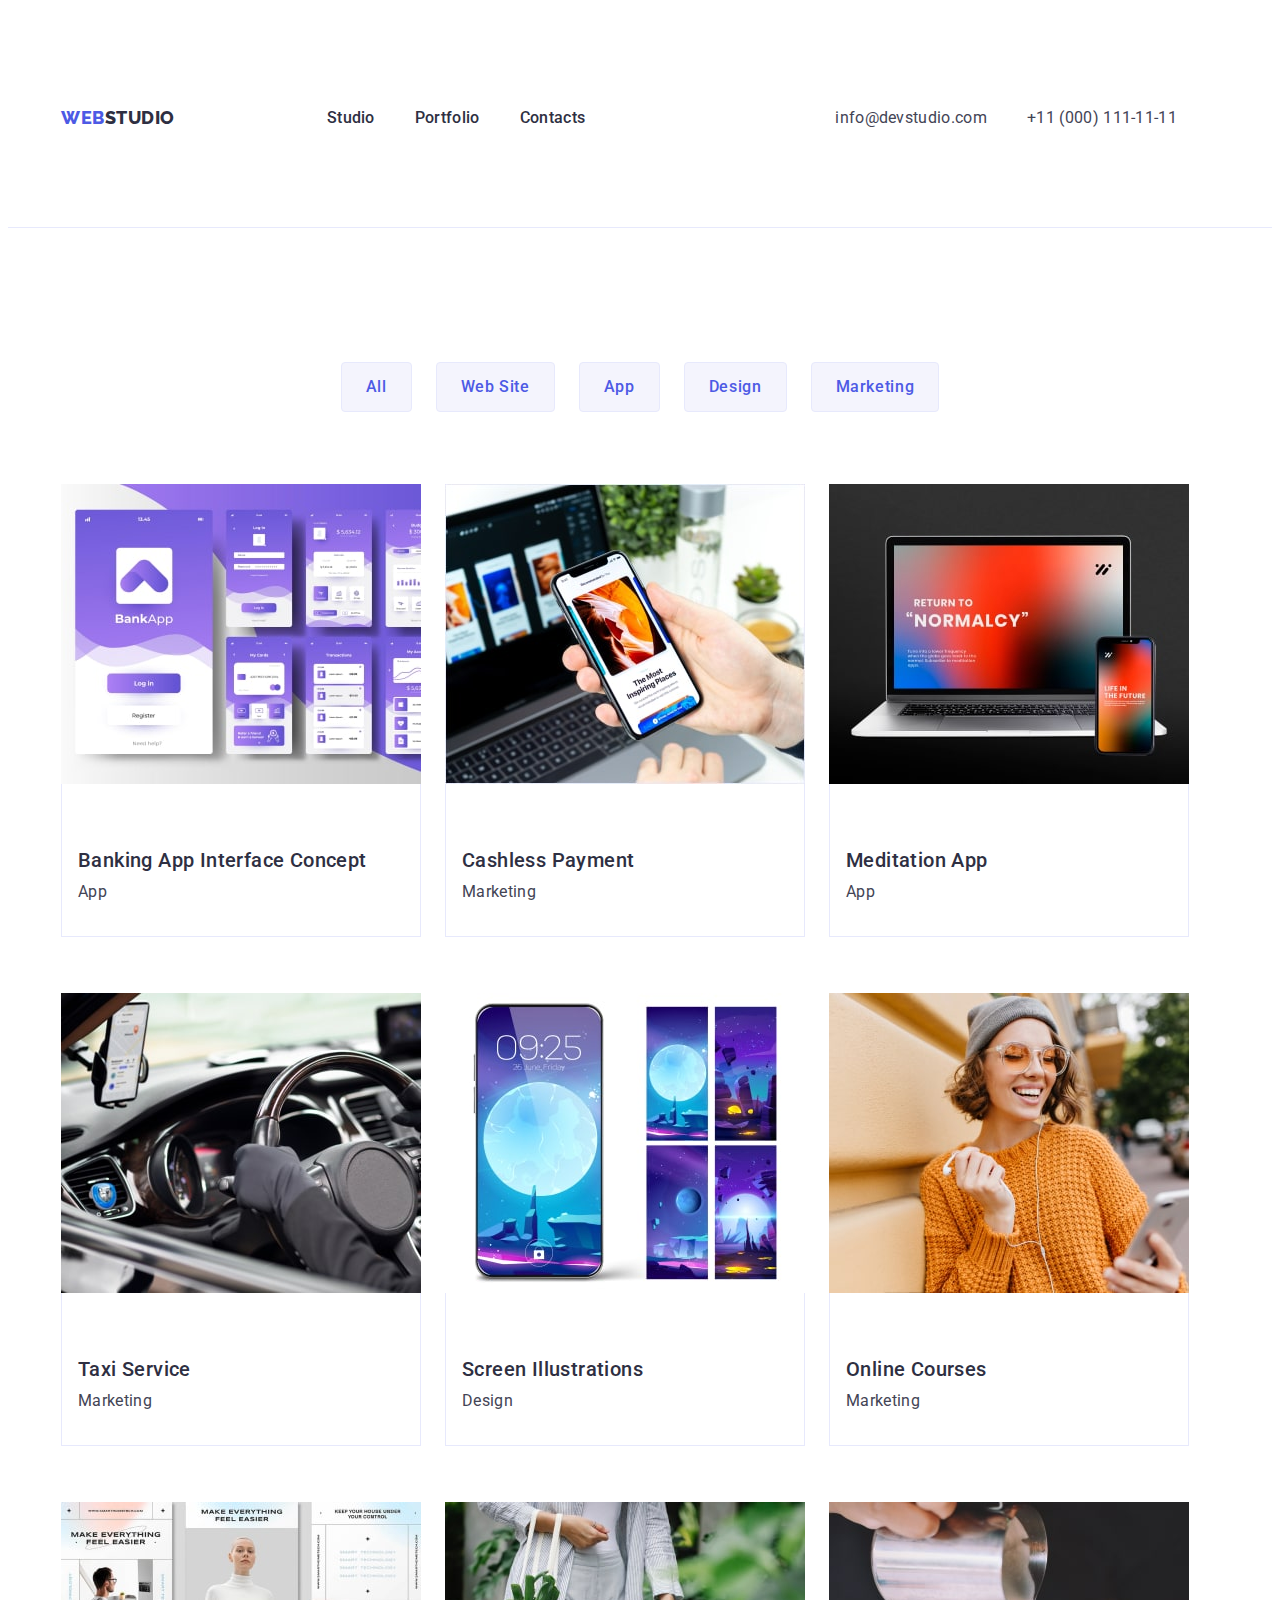
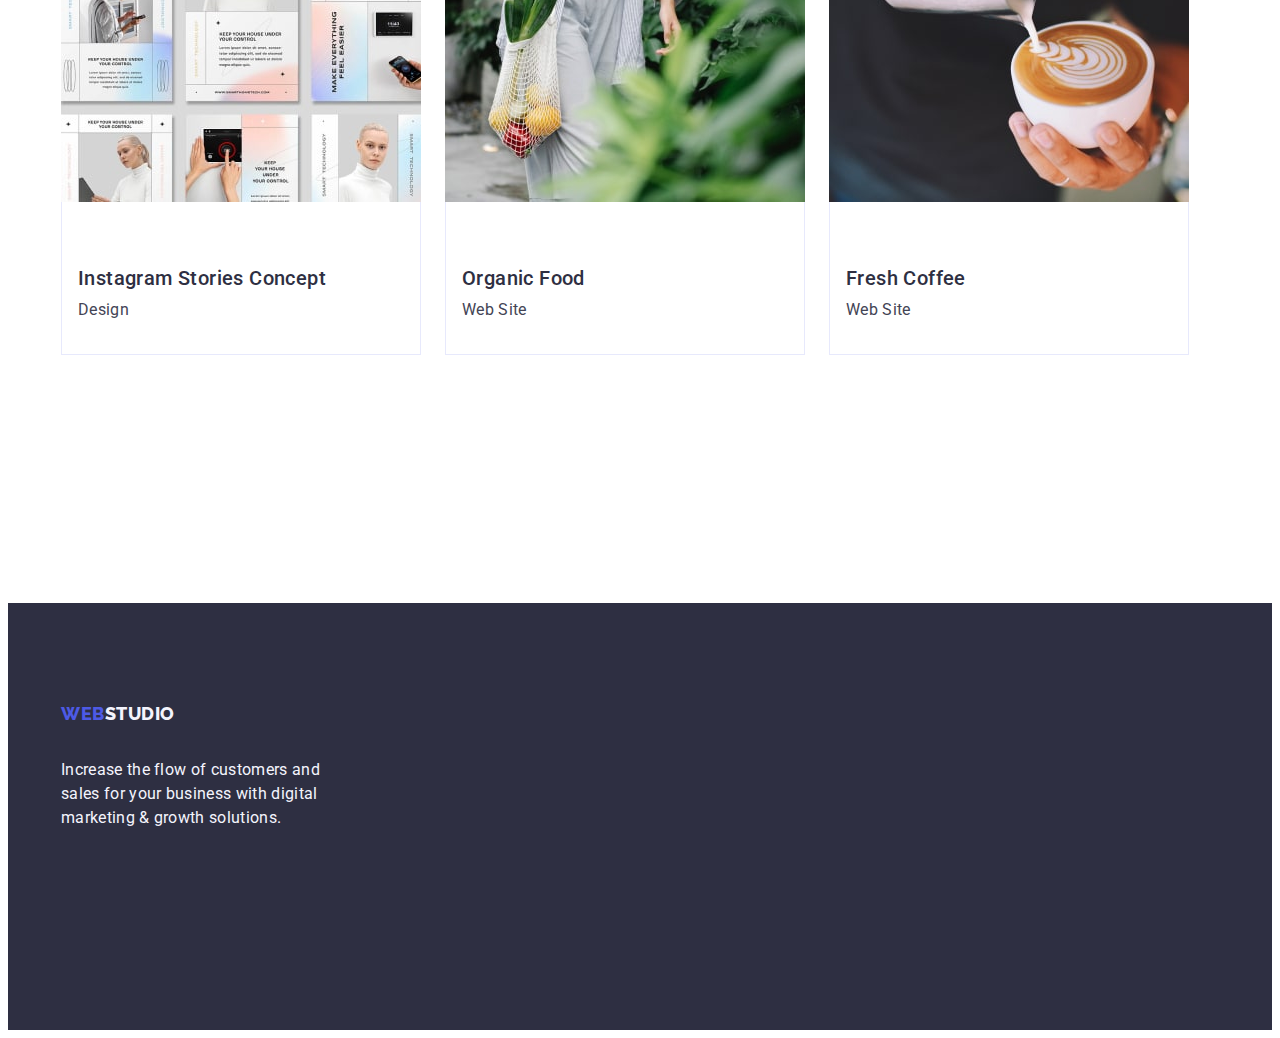
==== commit 263606aa: "correct p1+p2" ====
--- a/portfolio.html
+++ b/portfolio.html
@@ -60,8 +60,8 @@
       </div>
     </header>
     <main>
-      <section>
-        <div class="container portfolio-header">
+      <section class="portfolio-section">
+        <div class="container">
           <h1 class="portfolio hide">Portfolio</h1>
           <ul class="btn list">
             <li>
--- a/css/styles.css
+++ b/css/styles.css
@@ -382,7 +382,7 @@
 
 /**-----------Section 1-----------**/
 
-.portfolio-header {
+.portfolio-section {
     padding-top: 96px;
         padding-bottom: 120px;
 }
@@ -443,6 +443,7 @@
 line-height: 1.2;
 letter-spacing: 0.02em;
 padding-top: 32px;
+margin-bottom: 8px;
 }
 
 .img-list-item {
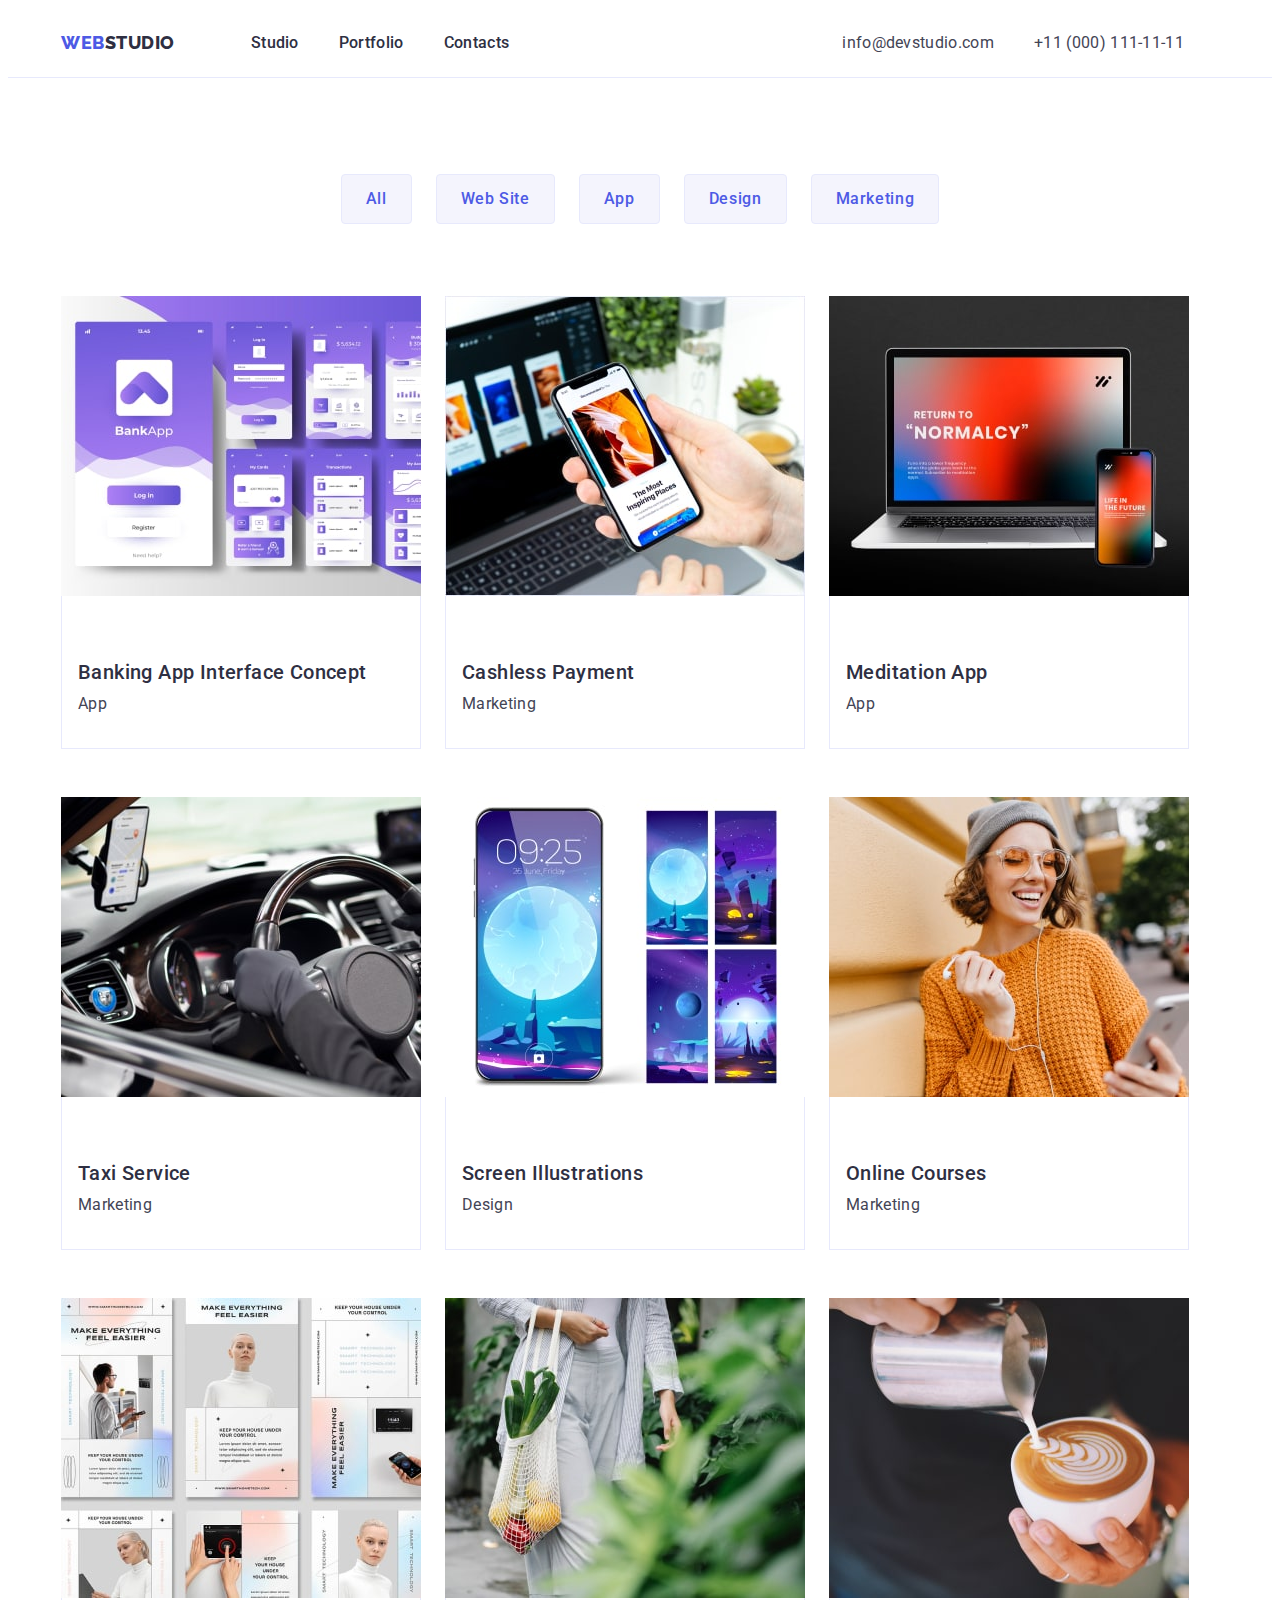
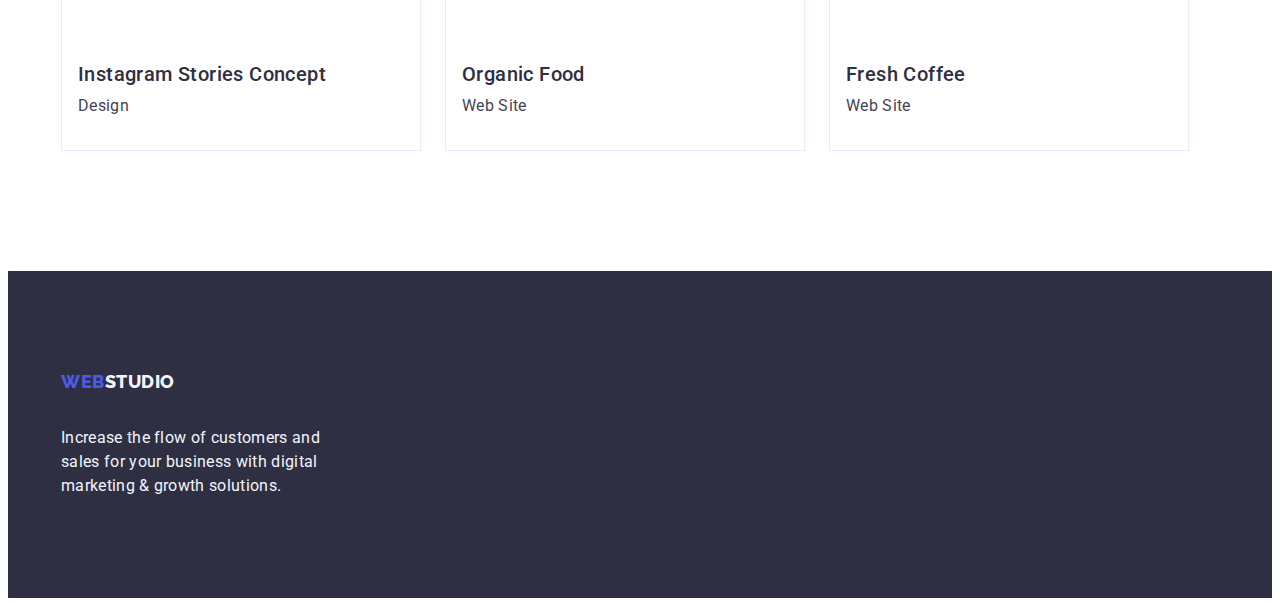
==== commit 62db36a9: "correct" ====
--- a/portfolio.html
+++ b/portfolio.html
@@ -62,7 +62,7 @@
     <main>
       <section class="portfolio-section">
         <div class="container">
-          <h1 class="portfolio hide">Portfolio</h1>
+          <h1 class="portfolio visually-hidden">Portfolio</h1>
           <ul class="btn list">
             <li>
               <button class="btn-list" type="button">All</button>
--- a/css/styles.css
+++ b/css/styles.css
@@ -38,15 +38,23 @@
     list-style: none;
 }
 
-.hide {
-    opacity: 0;
+.visually-hidden {
+    position: absolute;
+    width: 1px;
+    height: 1px;
+    margin: -1px;
+    border: 0;
+    padding: 0;
+
+    white-space: nowrap;
+    clip-path: inset(100%);
+    clip: rect(0 0 0 0);
+    overflow: hidden;
 }
 
 /**----HEADER----**/
 
 .header {
-    padding-top: 25.5px;
-    padding-bottom: 25.5px;
     border-bottom: 1px solid #e7e9fc;
 }
 
@@ -62,7 +70,6 @@
 
 .header-menu {
     display: flex;
-    margin-left: 76px;
     align-items: center;
     gap: 40px;
 }
@@ -78,7 +85,6 @@
 }
 
 .header-list-item{
-    padding: 24px 0;
 }
 
 .header-list-link:hover,
@@ -89,17 +95,13 @@
 .header-address {
     font-style: normal;
     display: flex;
-    margin-left: 250px;
-    margin-top: 24px;
-    margin-bottom: 24px;
     align-items: center;
-    padding: 24px 0;
+    margin-left: 333px;
 }
 
 .header-address-list {
     display: flex;
     gap: 40px;
-    padding: 24px 0;
 }
 
 .heade-address-item:hover,
@@ -129,7 +131,7 @@
     line-height: 1.17;
     letter-spacing: 0.03em;
     text-transform: uppercase;
-        padding: 24px 0;
+        padding: 24px 0 24px;
         margin-right: 76px;
 }
 
@@ -197,14 +199,6 @@
 .main-headline {
 }
 
-.visually-hidden {
-position: absolute;
-    left: -9999px;
-    width: 1px;
-    height: 1px;
-    overflow: hidden;
-}
-
 .main-head {
 padding: 120px 0;
 }
@@ -375,7 +369,6 @@
 letter-spacing: 0.02em;
 max-width: 264px;
 padding-top: 17.5px;
-padding-bottom: 100px;
 }
 
 /**---------------PAGE 2------------------**/
@@ -428,7 +421,6 @@
     display: flex;
     flex-wrap: wrap;
     gap: 48px 24px;
-    padding-bottom: 120px;
 }
 
 .img-style {
@@ -457,6 +449,5 @@
 padding: 32px 16px;
 border: 1px solid #e7e9fc;
 border-top: none;
-margin-bottom: 8px;
-}
-
+}
+
